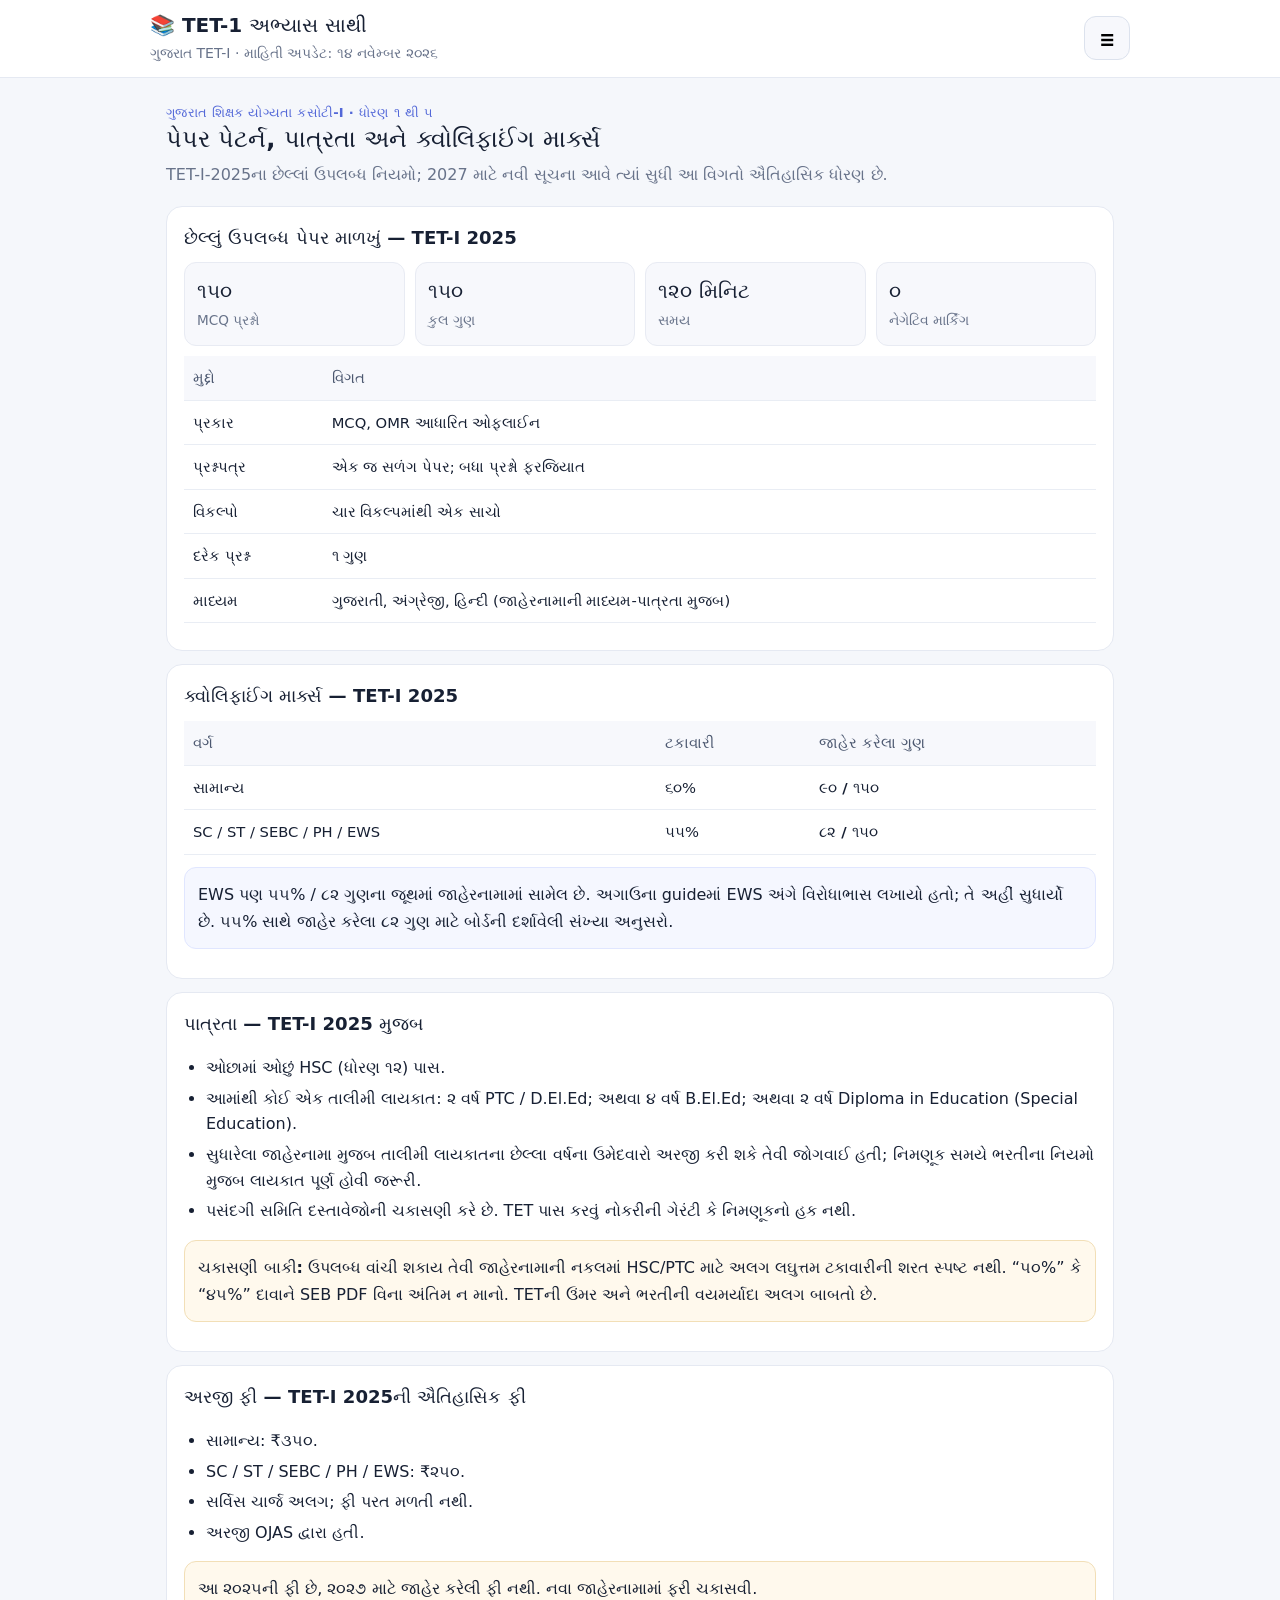
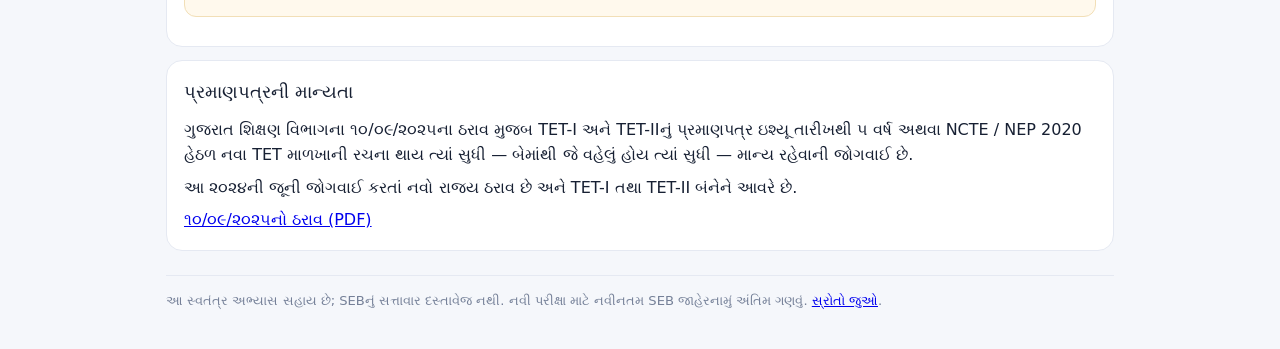
==== paper.html @ 257f1e2f "Split Gujarati TET-1 guide into verified pages" ====
<!doctype html><html lang="gu"><head><meta charset="utf-8"><meta name="viewport" content="width=device-width,initial-scale=1"><meta name="theme-color" content="#f5f7fb"><meta name="description" content="TET-I-2025ના છેલ્લાં ઉપલબ્ધ નિયમો; 2027 માટે નવી સૂચના આવે ત્યાં સુધી આ વિગતો ઐતિહાસિક ધોરણ છે."><title>પેપર પેટર્ન, પાત્રતા અને ક્વોલિફાઈંગ માર્ક્સ · TET-1 અભ્યાસ સાથી</title><link rel="stylesheet" href="site.css"><script src="site.js" defer></script></head><body><header class="site-header"><div class="headrow"><div><h1>📚 TET-1 અભ્યાસ સાથી</h1><p>ગુજરાત TET-I · માહિતી અપડેટ: ૧૪ નવેમ્બર ૨૦૨૬</p></div><button id="menuToggle" class="menu-toggle" type="button" aria-label="મુખ્ય મેનુ ખોલો" aria-controls="siteNav" aria-expanded="false"><span aria-hidden="true">☰</span></button></div><nav id="siteNav" class="site-nav" hidden aria-label="મુખ્ય પાનાં"><a href="index.html" >🏠 અભ્યાસ ચેકલિસ્ટ</a><a href="syllabus.html" >📖 વિગતવાર અભ્યાસક્રમ</a><a href="paper.html" aria-current="page">📝 પેપર પેટર્ન અને પાત્રતા</a><a href="updates.html" >🔔 અપડેટ્સ અને ભરતી</a><a href="results.html" >📊 પરિણામ અને આંકડા</a><a href="strategy.html" >🎯 તૈયારીની વ્યૂહરચના</a><a href="sources.html" >🔗 અધિકૃત સ્રોતો</a></nav></header><main class="page-wrap"><div class="page-heading"><div class="kicker">ગુજરાત શિક્ષક યોગ્યતા કસોટી-I · ધોરણ ૧ થી ૫</div><h2>પેપર પેટર્ન, પાત્રતા અને ક્વોલિફાઈંગ માર્ક્સ</h2><p>TET-I-2025ના છેલ્લાં ઉપલબ્ધ નિયમો; 2027 માટે નવી સૂચના આવે ત્યાં સુધી આ વિગતો ઐતિહાસિક ધોરણ છે.</p></div>
<div class="panel"><h3>છેલ્લું ઉપલબ્ધ પેપર માળખું — TET-I 2025</h3><div class="stat-grid"><div class="stat-box"><strong>૧૫૦</strong><span>MCQ પ્રશ્નો</span></div><div class="stat-box"><strong>૧૫૦</strong><span>કુલ ગુણ</span></div><div class="stat-box"><strong>૧૨૦ મિનિટ</strong><span>સમય</span></div><div class="stat-box"><strong>૦</strong><span>નેગેટિવ માર્કિંગ</span></div></div><div class="table-wrap"><table><thead><tr><th>મુદ્દો</th><th>વિગત</th></tr></thead><tbody><tr><td>પ્રકાર</td><td>MCQ, OMR આધારિત ઓફલાઈન</td></tr><tr><td>પ્રશ્નપત્ર</td><td>એક જ સળંગ પેપર; બધા પ્રશ્નો ફરજિયાત</td></tr><tr><td>વિકલ્પો</td><td>ચાર વિકલ્પમાંથી એક સાચો</td></tr><tr><td>દરેક પ્રશ્ન</td><td>૧ ગુણ</td></tr><tr><td>માધ્યમ</td><td>ગુજરાતી, અંગ્રેજી, હિન્દી (જાહેરનામાની માધ્યમ-પાત્રતા મુજબ)</td></tr></tbody></table></div></div>
<div class="panel"><h3>ક્વોલિફાઈંગ માર્ક્સ — TET-I 2025</h3><div class="table-wrap"><table><thead><tr><th>વર્ગ</th><th>ટકાવારી</th><th>જાહેર કરેલા ગુણ</th></tr></thead><tbody><tr><td>સામાન્ય</td><td>૬૦%</td><td><strong>૯૦ / ૧૫૦</strong></td></tr><tr><td>SC / ST / SEBC / PH / EWS</td><td>૫૫%</td><td><strong>૮૨ / ૧૫૦</strong></td></tr></tbody></table></div><div class="note">EWS પણ ૫૫% / ૮૨ ગુણના જૂથમાં જાહેરનામામાં સામેલ છે. અગાઉના guideમાં EWS અંગે વિરોધાભાસ લખાયો હતો; તે અહીં સુધાર્યો છે. ૫૫% સાથે જાહેર કરેલા ૮૨ ગુણ માટે બોર્ડની દર્શાવેલી સંખ્યા અનુસરો.</div></div>
<div class="panel"><h3>પાત્રતા — TET-I 2025 મુજબ</h3><ul><li>ઓછામાં ઓછું HSC (ધોરણ ૧૨) પાસ.</li><li>આમાંથી કોઈ એક તાલીમી લાયકાત: ૨ વર્ષ PTC / D.El.Ed; અથવા ૪ વર્ષ B.El.Ed; અથવા ૨ વર્ષ Diploma in Education (Special Education).</li><li>સુધારેલા જાહેરનામા મુજબ તાલીમી લાયકાતના છેલ્લા વર્ષના ઉમેદવારો અરજી કરી શકે તેવી જોગવાઈ હતી; નિમણૂક સમયે ભરતીના નિયમો મુજબ લાયકાત પૂર્ણ હોવી જરૂરી.</li><li>પસંદગી સમિતિ દસ્તાવેજોની ચકાસણી કરે છે. TET પાસ કરવું નોકરીની ગેરંટી કે નિમણૂકનો હક નથી.</li></ul><div class="warning"><strong>ચકાસણી બાકી:</strong> ઉપલબ્ધ વાંચી શકાય તેવી જાહેરનામાની નકલમાં HSC/PTC માટે અલગ લઘુત્તમ ટકાવારીની શરત સ્પષ્ટ નથી. “૫૦%” કે “૪૫%” દાવાને SEB PDF વિના અંતિમ ન માનો. TETની ઉંમર અને ભરતીની વયમર્યાદા અલગ બાબતો છે.</div></div>
<div class="panel"><h3>અરજી ફી — TET-I 2025ની ઐતિહાસિક ફી</h3><ul><li>સામાન્ય: ₹૩૫૦.</li><li>SC / ST / SEBC / PH / EWS: ₹૨૫૦.</li><li>સર્વિસ ચાર્જ અલગ; ફી પરત મળતી નથી.</li><li>અરજી OJAS દ્વારા હતી.</li></ul><div class="warning">આ ૨૦૨૫ની ફી છે, ૨૦૨૭ માટે જાહેર કરેલી ફી નથી. નવા જાહેરનામામાં ફરી ચકાસવી.</div></div>
<div class="panel"><h3>પ્રમાણપત્રની માન્યતા</h3><p>ગુજરાત શિક્ષણ વિભાગના ૧૦/૦૯/૨૦૨૫ના ઠરાવ મુજબ TET-I અને TET-IIનું પ્રમાણપત્ર ઇશ્યૂ તારીખથી <strong>૫ વર્ષ</strong> અથવા NCTE / NEP 2020 હેઠળ નવા TET માળખાની રચના થાય ત્યાં સુધી — બેમાંથી જે વહેલું હોય ત્યાં સુધી — માન્ય રહેવાની જોગવાઈ છે.</p><p>આ ૨૦૨૪ની જૂની જોગવાઈ કરતાં નવો રાજ્ય ઠરાવ છે અને TET-I તથા TET-II બંનેને આવરે છે.</p><a href="https://vsb.dpegujarat.in/assets/GRS/10-09-2025.pdf" target="_blank" rel="noopener">૧૦/૦૯/૨૦૨૫નો ઠરાવ (PDF)</a></div><div class="footer">આ સ્વતંત્ર અભ્યાસ સહાય છે; SEBનું સત્તાવાર દસ્તાવેજ નથી. નવી પરીક્ષા માટે નવીનતમ SEB જાહેરનામું અંતિમ ગણવું. <a href="sources.html">સ્રોતો જુઓ</a>.</div></main></body></html>
---- site.css ----
:root{font-family:system-ui,"Noto Sans Gujarati",sans-serif;color:#172033;background:#f5f7fb;font-synthesis:none}*{box-sizing:border-box}html{scroll-behavior:smooth}body{margin:0;line-height:1.6}
.site-header{position:sticky;top:0;z-index:20;background:#fff;border-bottom:1px solid #e5e9f2;padding:12px max(16px,calc((100% - 980px)/2))}
.site-header .headrow{max-width:980px;margin:auto;display:flex;align-items:center;justify-content:space-between;gap:14px}
.site-header h1{font-size:1.25rem;line-height:1.35;margin:0}.site-header p{margin:3px 0 0;color:#68738a;font-size:.88rem}
.menu-toggle{width:46px;height:44px;display:grid;place-items:center;border:1px solid #dce2ed;border-radius:12px;background:#f7f8fc;font-size:1.5rem;cursor:pointer}.menu-toggle:hover{background:#eef1ff}
.site-nav{position:absolute;right:max(16px,calc((100% - 980px)/2));top:calc(100% + 8px);width:min(345px,calc(100vw - 28px));padding:9px;background:#fff;border:1px solid #e5e9f2;border-radius:16px;box-shadow:0 16px 42px #17203322;display:grid;gap:4px}
.site-nav[hidden]{display:none}.site-nav a{display:block;text-decoration:none;color:#202a40;padding:11px 12px;border-radius:10px;font-size:.94rem}.site-nav a:hover,.site-nav a[aria-current=page]{background:#eef1ff;color:#344bb5}
.page-wrap{max-width:980px;margin:auto;padding:20px 16px 38px}.page-heading{margin:4px 0 18px}.page-heading h2{font-size:1.5rem;line-height:1.35;margin:0 0 7px}.page-heading p{margin:0;color:#68738a}
.panel{background:#fff;border:1px solid #e5e9f2;border-radius:16px;padding:17px;margin:13px 0}.panel h3{font-size:1.13rem;margin:0 0 10px}.panel h4{font-size:1rem;margin:15px 0 6px}.panel p{margin:7px 0}
.stat-grid{display:grid;grid-template-columns:repeat(2,minmax(0,1fr));gap:10px}.stat-box{background:#f7f8fc;border:1px solid #e8ebf3;border-radius:12px;padding:12px}.stat-box strong{display:block;font-size:1.25rem}.stat-box span{font-size:.85rem;color:#68738a}
.note{background:#f5f7ff;border:1px solid #e0e6ff;border-radius:12px;padding:13px;margin:12px 0;line-height:1.7}.warning{background:#fff9ed;border:1px solid #f2dfb7;border-radius:12px;padding:13px;margin:12px 0;line-height:1.7}.good{background:#f0f8f2;border:1px solid #d6eadb;border-radius:12px;padding:13px;margin:12px 0;line-height:1.7}
.status{display:inline-block;font-size:.78rem;border-radius:999px;padding:3px 8px;background:#eef1f6;color:#536078;white-space:nowrap}.status.official{background:#eaf5ee;color:#27633b}.status.secondary{background:#fff4df;color:#8b5a0a}.status.unknown{background:#f1efff;color:#59499a}
ul,ol{padding-left:22px}li{margin:5px 0}.table-wrap{overflow-x:auto;margin:10px 0}table{width:100%;border-collapse:collapse;font-size:.92rem}th,td{padding:10px 9px;border-bottom:1px solid #e9edf4;text-align:left;vertical-align:top}th{background:#f7f8fc;color:#4c5870;font-weight:700}
details{border:1px solid #e5e9f2;border-radius:13px;margin:10px 0;background:#fff;overflow:hidden}summary{padding:14px 15px;font-weight:700;cursor:pointer;line-height:1.5}.details-body{padding:0 15px 15px;line-height:1.72}.details-body h4{margin:12px 0 5px}.details-body ul{margin:6px 0}
.link-list{display:grid;gap:8px}.link-list a{color:#3e55bd;text-decoration:none;overflow-wrap:anywhere}.link-list a:hover{text-decoration:underline}.footer{margin-top:24px;border-top:1px solid #e5e9f2;padding-top:14px;color:#758098;font-size:.82rem}.kicker{font-size:.82rem;color:#5368d8;font-weight:700;letter-spacing:.02em}
@media(min-width:700px){.stat-grid{grid-template-columns:repeat(4,minmax(0,1fr))}}@media(max-width:520px){.site-header{padding:11px 13px}.site-header h1{font-size:1.08rem}.site-header p{font-size:.78rem}.page-wrap{padding:15px 12px 30px}.page-heading h2{font-size:1.3rem}.panel{padding:13px}th,td{padding:8px 7px;font-size:.86rem}}
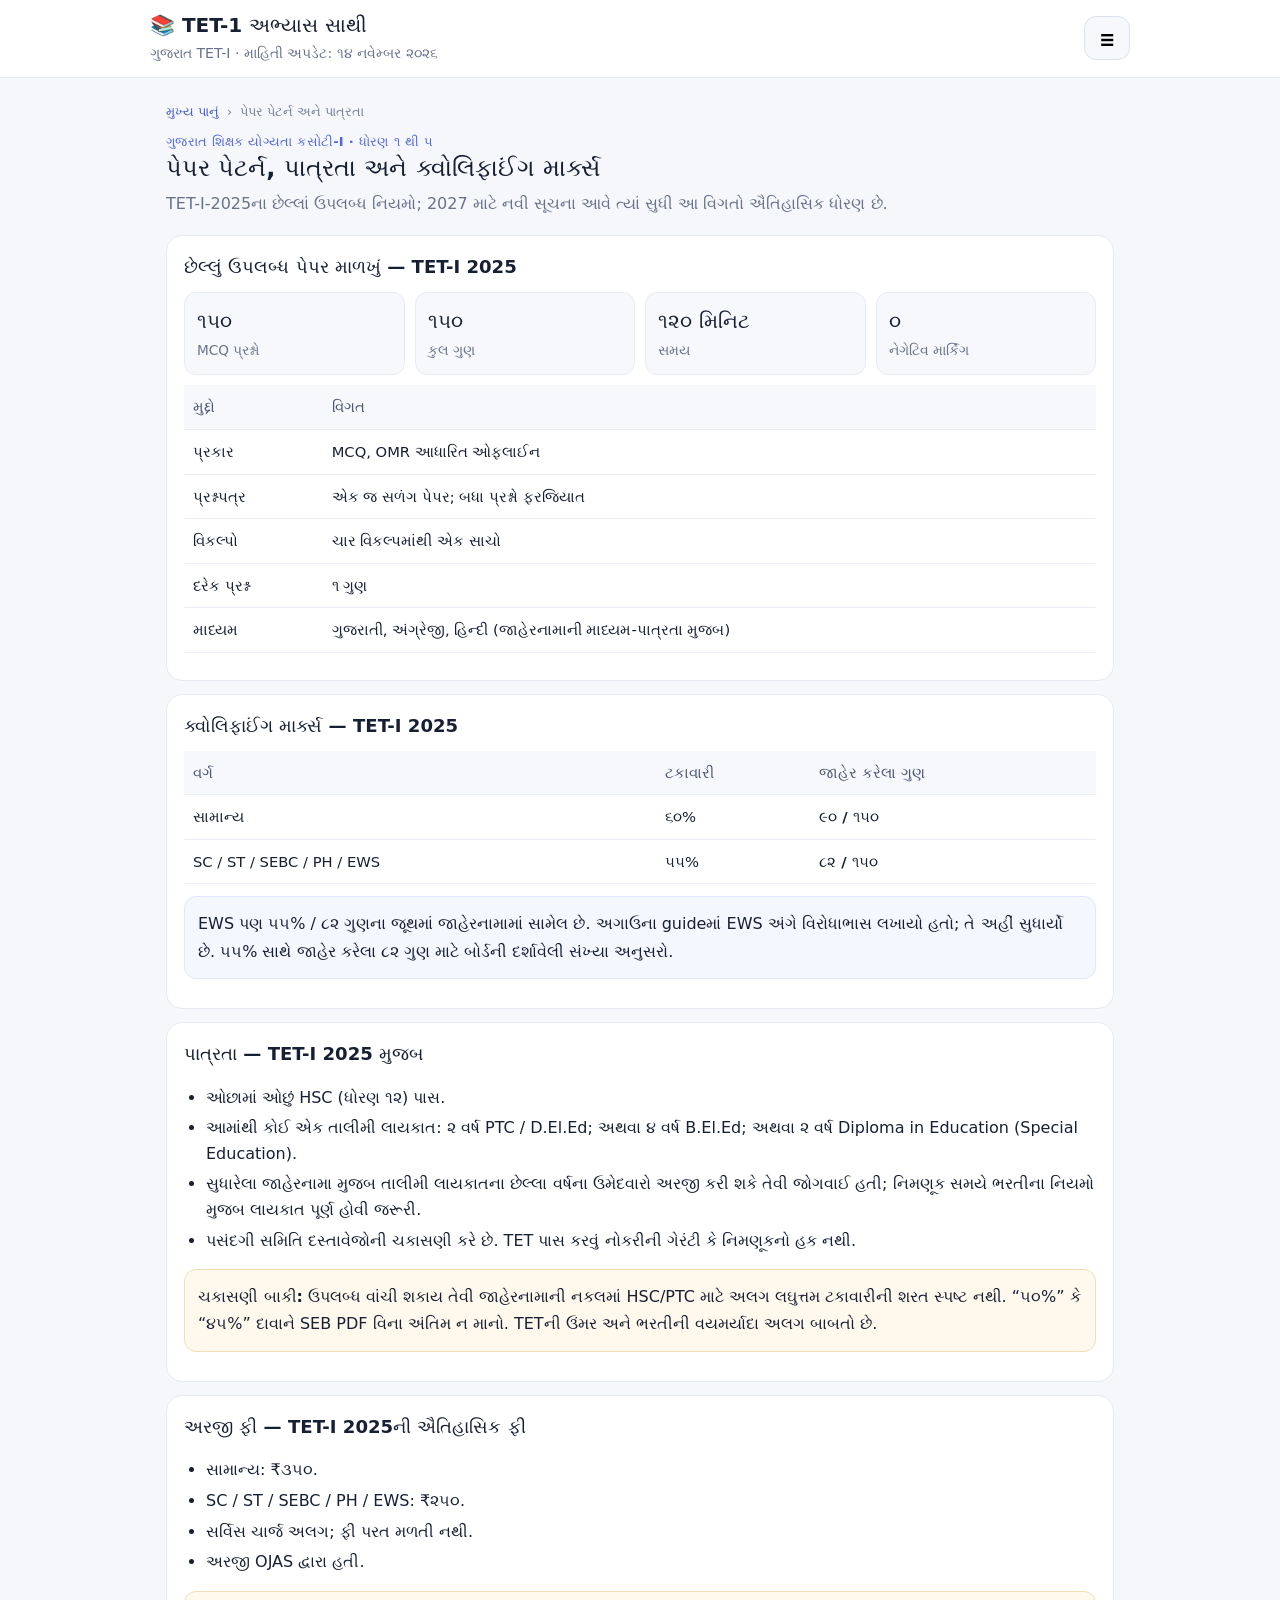
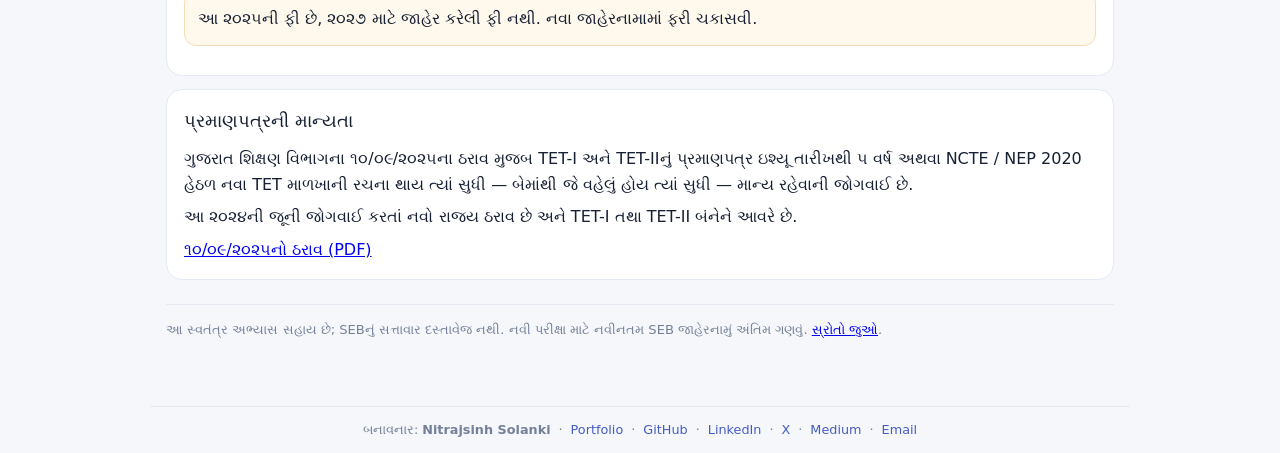
==== commit 3a7a1b11: "Improve Gujarat TET-1 SEO and generative search visibility" ====
--- a/paper.html
+++ b/paper.html
@@ -1,4 +1,18 @@
-<!doctype html><html lang="gu"><head><meta charset="utf-8"><meta name="viewport" content="width=device-width,initial-scale=1"><meta name="theme-color" content="#f5f7fb"><meta name="description" content="TET-I-2025ના છેલ્લાં ઉપલબ્ધ નિયમો; 2027 માટે નવી સૂચના આવે ત્યાં સુધી આ વિગતો ઐતિહાસિક ધોરણ છે."><title>પેપર પેટર્ન, પાત્રતા અને ક્વોલિફાઈંગ માર્ક્સ · TET-1 અભ્યાસ સાથી</title><link rel="stylesheet" href="site.css"><script src="site.js" defer></script></head><body><header class="site-header"><div class="headrow"><div><h1>📚 TET-1 અભ્યાસ સાથી</h1><p>ગુજરાત TET-I · માહિતી અપડેટ: ૧૪ નવેમ્બર ૨૦૨૬</p></div><button id="menuToggle" class="menu-toggle" type="button" aria-label="મુખ્ય મેનુ ખોલો" aria-controls="siteNav" aria-expanded="false"><span aria-hidden="true">☰</span></button></div><nav id="siteNav" class="site-nav" hidden aria-label="મુખ્ય પાનાં"><a href="index.html" >🏠 અભ્યાસ ચેકલિસ્ટ</a><a href="syllabus.html" >📖 વિગતવાર અભ્યાસક્રમ</a><a href="paper.html" aria-current="page">📝 પેપર પેટર્ન અને પાત્રતા</a><a href="updates.html" >🔔 અપડેટ્સ અને ભરતી</a><a href="results.html" >📊 પરિણામ અને આંકડા</a><a href="strategy.html" >🎯 તૈયારીની વ્યૂહરચના</a><a href="sources.html" >🔗 અધિકૃત સ્રોતો</a></nav></header><main class="page-wrap"><div class="page-heading"><div class="kicker">ગુજરાત શિક્ષક યોગ્યતા કસોટી-I · ધોરણ ૧ થી ૫</div><h2>પેપર પેટર્ન, પાત્રતા અને ક્વોલિફાઈંગ માર્ક્સ</h2><p>TET-I-2025ના છેલ્લાં ઉપલબ્ધ નિયમો; 2027 માટે નવી સૂચના આવે ત્યાં સુધી આ વિગતો ઐતિહાસિક ધોરણ છે.</p></div>
+<!doctype html><html lang="gu"><head><meta charset="utf-8"><meta name="viewport" content="width=device-width,initial-scale=1"><meta name="theme-color" content="#f5f7fb"><meta name="description" content="ગુજરાત TET-1 2025 પેપર પેટર્ન, 150 MCQ, 150 ગુણ, 120 મિનિટ, ક્વોલિફાઈંગ માર્ક્સ અને HSC/PTC/D.El.Ed પાત્રતા. નવા નિયમો માટે SEB ચકાસો."><title>Gujarat TET-1 Paper Pattern 2025 & Eligibility | પાત્રતા</title><link rel="stylesheet" href="site.css"><script src="site.js" defer></script><meta name="author" content="Nitrajsinh Solanki">
+<meta name="robots" content="index,follow,max-image-preview:large">
+<link rel="canonical" href="https://tet-checklist.vercel.app/paper.html">
+<link rel="icon" href="/favicon.svg" type="image/svg+xml">
+<meta property="og:type" content="website">
+<meta property="og:site_name" content="ગુજરાત TET-1 અભ્યાસ સાથી">
+<meta property="og:locale" content="gu_IN">
+<meta property="og:title" content="Gujarat TET-1 Paper Pattern 2025 & Eligibility | પાત્રતા">
+<meta property="og:description" content="ગુજરાત TET-1 2025 પેપર પેટર્ન, 150 MCQ, 150 ગુણ, 120 મિનિટ, ક્વોલિફાઈંગ માર્ક્સ અને HSC/PTC/D.El.Ed પાત્રતા. નવા નિયમો માટે SEB ચકાસો.">
+<meta property="og:url" content="https://tet-checklist.vercel.app/paper.html">
+<meta name="twitter:card" content="summary">
+<meta name="twitter:title" content="Gujarat TET-1 Paper Pattern 2025 & Eligibility | પાત્રતા">
+<meta name="twitter:description" content="ગુજરાત TET-1 2025 પેપર પેટર્ન, 150 MCQ, 150 ગુણ, 120 મિનિટ, ક્વોલિફાઈંગ માર્ક્સ અને HSC/PTC/D.El.Ed પાત્રતા. નવા નિયમો માટે SEB ચકાસો.">
+<script type="application/ld+json">{"@context":"https://schema.org","@graph":[{"@type":"WebSite","@id":"https://tet-checklist.vercel.app/#website","url":"https://tet-checklist.vercel.app/","name":"ગુજરાત TET-1 અભ્યાસ સાથી","alternateName":"Gujarat TET-1 Gujarati Preparation Guide","description":"ગુજરાત રાજ્યના TET-I (ધોરણ 1 થી 5) ઉમેદવારો માટે સ્વતંત્ર ગુજરાતી અભ્યાસ માર્ગદર્શિકા અને પ્રગતિ ચેકલિસ્ટ.","inLanguage":"gu-IN","spatialCoverage":{"@type":"Place","name":"Gujarat, India"},"creator":{"@type":"Person","name":"Nitrajsinh Solanki","url":"https://nitrajsinh-solanki.vercel.app","sameAs":["https://github.com/Nitrajsinh-Solanki","https://www.linkedin.com/in/nitrajsinh-solanki-647b11293","https://x.com/Nitrajsinh_S","https://medium.com/@nrsolanki2005"]}},{"@type":"WebPage","@id":"https://tet-checklist.vercel.app/paper.html#webpage","url":"https://tet-checklist.vercel.app/paper.html","name":"Gujarat TET-1 Paper Pattern 2025 & Eligibility | પાત્રતા","description":"ગુજરાત TET-1 2025 પેપર પેટર્ન, 150 MCQ, 150 ગુણ, 120 મિનિટ, ક્વોલિફાઈંગ માર્ક્સ અને HSC/PTC/D.El.Ed પાત્રતા. નવા નિયમો માટે SEB ચકાસો.","inLanguage":"gu-IN","isPartOf":{"@id":"https://tet-checklist.vercel.app/#website"},"about":[{"@type":"Thing","name":"Gujarat Teacher Eligibility Test-I (TET-I), Classes 1–5"},{"@type":"Place","name":"Gujarat, India"}],"breadcrumb":{"@id":"https://tet-checklist.vercel.app/paper.html#breadcrumb"}},{"@type":"BreadcrumbList","@id":"https://tet-checklist.vercel.app/paper.html#breadcrumb","itemListElement":[{"@type":"ListItem","position":1,"name":"મુખ્ય પાનું","item":"https://tet-checklist.vercel.app/"},{"@type":"ListItem","position":2,"name":"પેપર પેટર્ન અને પાત્રતા","item":"https://tet-checklist.vercel.app/paper.html"}]}]}</script>
+</head><body><header class="site-header"><div class="headrow"><div><a class="site-brand" href="index.html" aria-label="ગુજરાત TET-1 અભ્યાસ સાથી - મુખ્ય પાનું">📚 TET-1 અભ્યાસ સાથી</a><p>ગુજરાત TET-I · માહિતી અપડેટ: ૧૪ નવેમ્બર ૨૦૨૬</p></div><button id="menuToggle" class="menu-toggle" type="button" aria-label="મુખ્ય મેનુ ખોલો" aria-controls="siteNav" aria-expanded="false"><span aria-hidden="true">☰</span></button></div><nav id="siteNav" class="site-nav" hidden aria-label="મુખ્ય પાનાં"><a href="index.html" >🏠 અભ્યાસ ચેકલિસ્ટ</a><a href="syllabus.html" >📖 વિગતવાર અભ્યાસક્રમ</a><a href="paper.html" aria-current="page">📝 પેપર પેટર્ન અને પાત્રતા</a><a href="updates.html" >🔔 અપડેટ્સ અને ભરતી</a><a href="results.html" >📊 પરિણામ અને આંકડા</a><a href="strategy.html" >🎯 તૈયારીની વ્યૂહરચના</a><a href="sources.html" >🔗 અધિકૃત સ્રોતો</a></nav></header><main class="page-wrap"><div class="page-heading"><nav class="breadcrumbs" aria-label="Breadcrumb"><a href="index.html">મુખ્ય પાનું</a><span aria-hidden="true">›</span><span aria-current="page">પેપર પેટર્ન અને પાત્રતા</span></nav><div class="kicker">ગુજરાત શિક્ષક યોગ્યતા કસોટી-I · ધોરણ ૧ થી ૫</div><h1>પેપર પેટર્ન, પાત્રતા અને ક્વોલિફાઈંગ માર્ક્સ</h1><p>TET-I-2025ના છેલ્લાં ઉપલબ્ધ નિયમો; 2027 માટે નવી સૂચના આવે ત્યાં સુધી આ વિગતો ઐતિહાસિક ધોરણ છે.</p></div>
 <div class="panel"><h3>છેલ્લું ઉપલબ્ધ પેપર માળખું — TET-I 2025</h3><div class="stat-grid"><div class="stat-box"><strong>૧૫૦</strong><span>MCQ પ્રશ્નો</span></div><div class="stat-box"><strong>૧૫૦</strong><span>કુલ ગુણ</span></div><div class="stat-box"><strong>૧૨૦ મિનિટ</strong><span>સમય</span></div><div class="stat-box"><strong>૦</strong><span>નેગેટિવ માર્કિંગ</span></div></div><div class="table-wrap"><table><thead><tr><th>મુદ્દો</th><th>વિગત</th></tr></thead><tbody><tr><td>પ્રકાર</td><td>MCQ, OMR આધારિત ઓફલાઈન</td></tr><tr><td>પ્રશ્નપત્ર</td><td>એક જ સળંગ પેપર; બધા પ્રશ્નો ફરજિયાત</td></tr><tr><td>વિકલ્પો</td><td>ચાર વિકલ્પમાંથી એક સાચો</td></tr><tr><td>દરેક પ્રશ્ન</td><td>૧ ગુણ</td></tr><tr><td>માધ્યમ</td><td>ગુજરાતી, અંગ્રેજી, હિન્દી (જાહેરનામાની માધ્યમ-પાત્રતા મુજબ)</td></tr></tbody></table></div></div>
 <div class="panel"><h3>ક્વોલિફાઈંગ માર્ક્સ — TET-I 2025</h3><div class="table-wrap"><table><thead><tr><th>વર્ગ</th><th>ટકાવારી</th><th>જાહેર કરેલા ગુણ</th></tr></thead><tbody><tr><td>સામાન્ય</td><td>૬૦%</td><td><strong>૯૦ / ૧૫૦</strong></td></tr><tr><td>SC / ST / SEBC / PH / EWS</td><td>૫૫%</td><td><strong>૮૨ / ૧૫૦</strong></td></tr></tbody></table></div><div class="note">EWS પણ ૫૫% / ૮૨ ગુણના જૂથમાં જાહેરનામામાં સામેલ છે. અગાઉના guideમાં EWS અંગે વિરોધાભાસ લખાયો હતો; તે અહીં સુધાર્યો છે. ૫૫% સાથે જાહેર કરેલા ૮૨ ગુણ માટે બોર્ડની દર્શાવેલી સંખ્યા અનુસરો.</div></div>
 <div class="panel"><h3>પાત્રતા — TET-I 2025 મુજબ</h3><ul><li>ઓછામાં ઓછું HSC (ધોરણ ૧૨) પાસ.</li><li>આમાંથી કોઈ એક તાલીમી લાયકાત: ૨ વર્ષ PTC / D.El.Ed; અથવા ૪ વર્ષ B.El.Ed; અથવા ૨ વર્ષ Diploma in Education (Special Education).</li><li>સુધારેલા જાહેરનામા મુજબ તાલીમી લાયકાતના છેલ્લા વર્ષના ઉમેદવારો અરજી કરી શકે તેવી જોગવાઈ હતી; નિમણૂક સમયે ભરતીના નિયમો મુજબ લાયકાત પૂર્ણ હોવી જરૂરી.</li><li>પસંદગી સમિતિ દસ્તાવેજોની ચકાસણી કરે છે. TET પાસ કરવું નોકરીની ગેરંટી કે નિમણૂકનો હક નથી.</li></ul><div class="warning"><strong>ચકાસણી બાકી:</strong> ઉપલબ્ધ વાંચી શકાય તેવી જાહેરનામાની નકલમાં HSC/PTC માટે અલગ લઘુત્તમ ટકાવારીની શરત સ્પષ્ટ નથી. “૫૦%” કે “૪૫%” દાવાને SEB PDF વિના અંતિમ ન માનો. TETની ઉંમર અને ભરતીની વયમર્યાદા અલગ બાબતો છે.</div></div>
--- a/site.css
+++ b/site.css
@@ -1,11 +1,11 @@
 :root{font-family:system-ui,"Noto Sans Gujarati",sans-serif;color:#172033;background:#f5f7fb;font-synthesis:none}*{box-sizing:border-box}html{scroll-behavior:smooth}body{margin:0;line-height:1.6}
 .site-header{position:sticky;top:0;z-index:20;background:#fff;border-bottom:1px solid #e5e9f2;padding:12px max(16px,calc((100% - 980px)/2))}
 .site-header .headrow{max-width:980px;margin:auto;display:flex;align-items:center;justify-content:space-between;gap:14px}
-.site-header h1{font-size:1.25rem;line-height:1.35;margin:0}.site-header p{margin:3px 0 0;color:#68738a;font-size:.88rem}
+.site-header .site-brand{display:block;font-size:1.25rem;line-height:1.35;margin:0;color:#172033;text-decoration:none;font-weight:750}.site-header p{margin:3px 0 0;color:#68738a;font-size:.88rem}
 .menu-toggle{width:46px;height:44px;display:grid;place-items:center;border:1px solid #dce2ed;border-radius:12px;background:#f7f8fc;font-size:1.5rem;cursor:pointer}.menu-toggle:hover{background:#eef1ff}
 .site-nav{position:absolute;right:max(16px,calc((100% - 980px)/2));top:calc(100% + 8px);width:min(345px,calc(100vw - 28px));padding:9px;background:#fff;border:1px solid #e5e9f2;border-radius:16px;box-shadow:0 16px 42px #17203322;display:grid;gap:4px}
 .site-nav[hidden]{display:none}.site-nav a{display:block;text-decoration:none;color:#202a40;padding:11px 12px;border-radius:10px;font-size:.94rem}.site-nav a:hover,.site-nav a[aria-current=page]{background:#eef1ff;color:#344bb5}
-.page-wrap{max-width:980px;margin:auto;padding:20px 16px 38px}.page-heading{margin:4px 0 18px}.page-heading h2{font-size:1.5rem;line-height:1.35;margin:0 0 7px}.page-heading p{margin:0;color:#68738a}
+.page-wrap{max-width:980px;margin:auto;padding:20px 16px 38px}.page-heading{margin:4px 0 18px}.page-heading h1,.page-heading h2{font-size:1.5rem;line-height:1.35;margin:0 0 7px}.page-heading p{margin:0;color:#68738a}
 .panel{background:#fff;border:1px solid #e5e9f2;border-radius:16px;padding:17px;margin:13px 0}.panel h3{font-size:1.13rem;margin:0 0 10px}.panel h4{font-size:1rem;margin:15px 0 6px}.panel p{margin:7px 0}
 .stat-grid{display:grid;grid-template-columns:repeat(2,minmax(0,1fr));gap:10px}.stat-box{background:#f7f8fc;border:1px solid #e8ebf3;border-radius:12px;padding:12px}.stat-box strong{display:block;font-size:1.25rem}.stat-box span{font-size:.85rem;color:#68738a}
 .note{background:#f5f7ff;border:1px solid #e0e6ff;border-radius:12px;padding:13px;margin:12px 0;line-height:1.7}.warning{background:#fff9ed;border:1px solid #f2dfb7;border-radius:12px;padding:13px;margin:12px 0;line-height:1.7}.good{background:#f0f8f2;border:1px solid #d6eadb;border-radius:12px;padding:13px;margin:12px 0;line-height:1.7}
@@ -13,4 +13,19 @@
 ul,ol{padding-left:22px}li{margin:5px 0}.table-wrap{overflow-x:auto;margin:10px 0}table{width:100%;border-collapse:collapse;font-size:.92rem}th,td{padding:10px 9px;border-bottom:1px solid #e9edf4;text-align:left;vertical-align:top}th{background:#f7f8fc;color:#4c5870;font-weight:700}
 details{border:1px solid #e5e9f2;border-radius:13px;margin:10px 0;background:#fff;overflow:hidden}summary{padding:14px 15px;font-weight:700;cursor:pointer;line-height:1.5}.details-body{padding:0 15px 15px;line-height:1.72}.details-body h4{margin:12px 0 5px}.details-body ul{margin:6px 0}
 .link-list{display:grid;gap:8px}.link-list a{color:#3e55bd;text-decoration:none;overflow-wrap:anywhere}.link-list a:hover{text-decoration:underline}.footer{margin-top:24px;border-top:1px solid #e5e9f2;padding-top:14px;color:#758098;font-size:.82rem}.kicker{font-size:.82rem;color:#5368d8;font-weight:700;letter-spacing:.02em}
-@media(min-width:700px){.stat-grid{grid-template-columns:repeat(4,minmax(0,1fr))}}@media(max-width:520px){.site-header{padding:11px 13px}.site-header h1{font-size:1.08rem}.site-header p{font-size:.78rem}.page-wrap{padding:15px 12px 30px}.page-heading h2{font-size:1.3rem}.panel{padding:13px}th,td{padding:8px 7px;font-size:.86rem}}+@media(min-width:700px){.stat-grid{grid-template-columns:repeat(4,minmax(0,1fr))}}@media(max-width:520px){.site-header{padding:11px 13px}.site-header .site-brand{font-size:1.08rem}.site-header p{font-size:.78rem}.page-wrap{padding:15px 12px 30px}.page-heading h1,.page-heading h2{font-size:1.3rem}.panel{padding:13px}th,td{padding:8px 7px;font-size:.86rem}}
+/* Search-friendly page hierarchy and compact, accessible navigation. */
+.breadcrumbs{display:flex;align-items:center;flex-wrap:wrap;gap:8px;margin:0 0 9px;color:#758098;font-size:.8rem}
+.breadcrumbs a{color:#465cc5;text-decoration:none}
+.breadcrumbs a:hover{text-decoration:underline}
+.page-heading h1{font-weight:750}
+.home-heading{margin-top:4px}
+.quick-guide{margin:12px 0 18px}
+.quick-guide h2{font-size:1.08rem;margin:0 0 10px}
+.quick-links{display:flex;flex-wrap:wrap;gap:8px;margin:0 0 13px}
+.quick-links a{display:inline-flex;align-items:center;padding:8px 11px;border:1px solid #e1e6f0;border-radius:10px;background:#f8f9fd;color:#3e55bd;text-decoration:none;font-size:.88rem}
+.quick-links a:hover{text-decoration:underline;background:#eef1ff}
+.quick-facts{border-top:1px solid #edf0f5;padding-top:10px;line-height:1.7}
+.quick-facts h3{font-size:.98rem;margin:0 0 8px}
+.quick-facts h4{font-size:.9rem;margin:9px 0 2px}
+.quick-facts p{font-size:.9rem;margin:0;color:#48546a}
